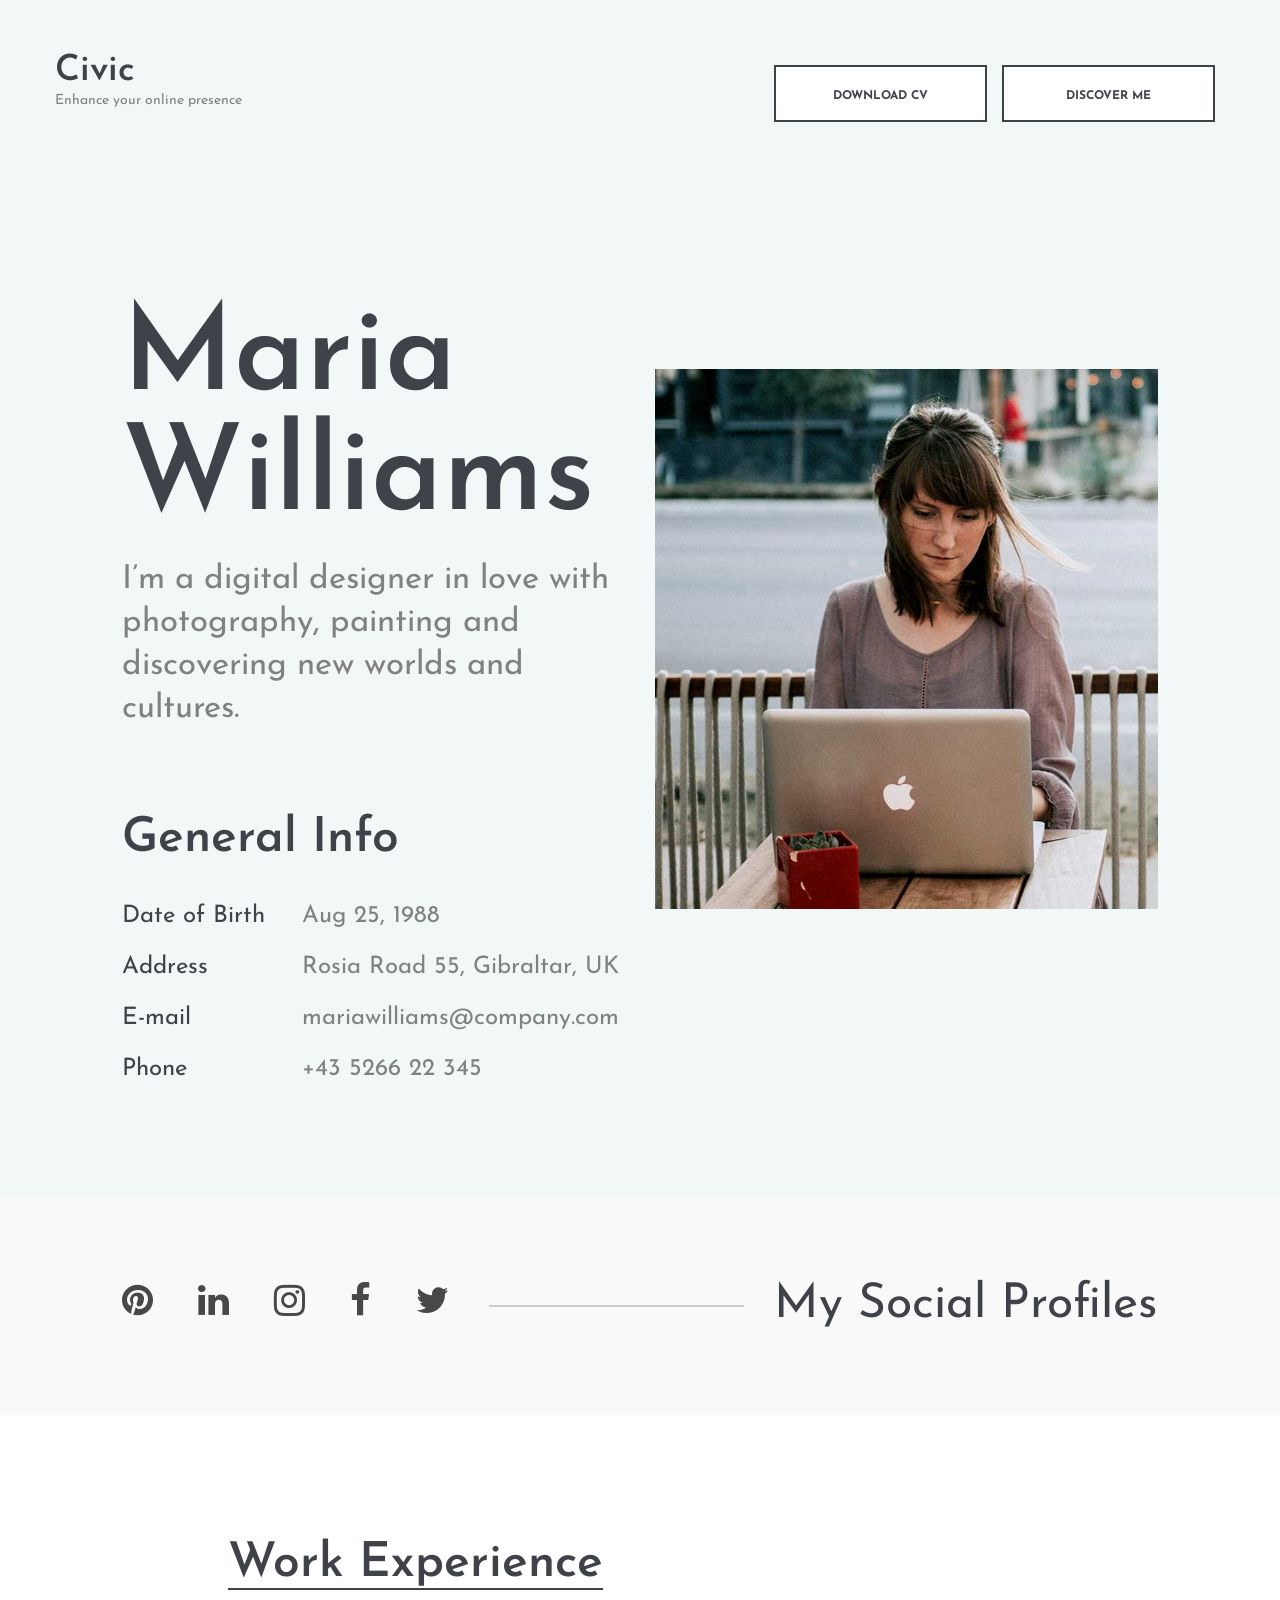
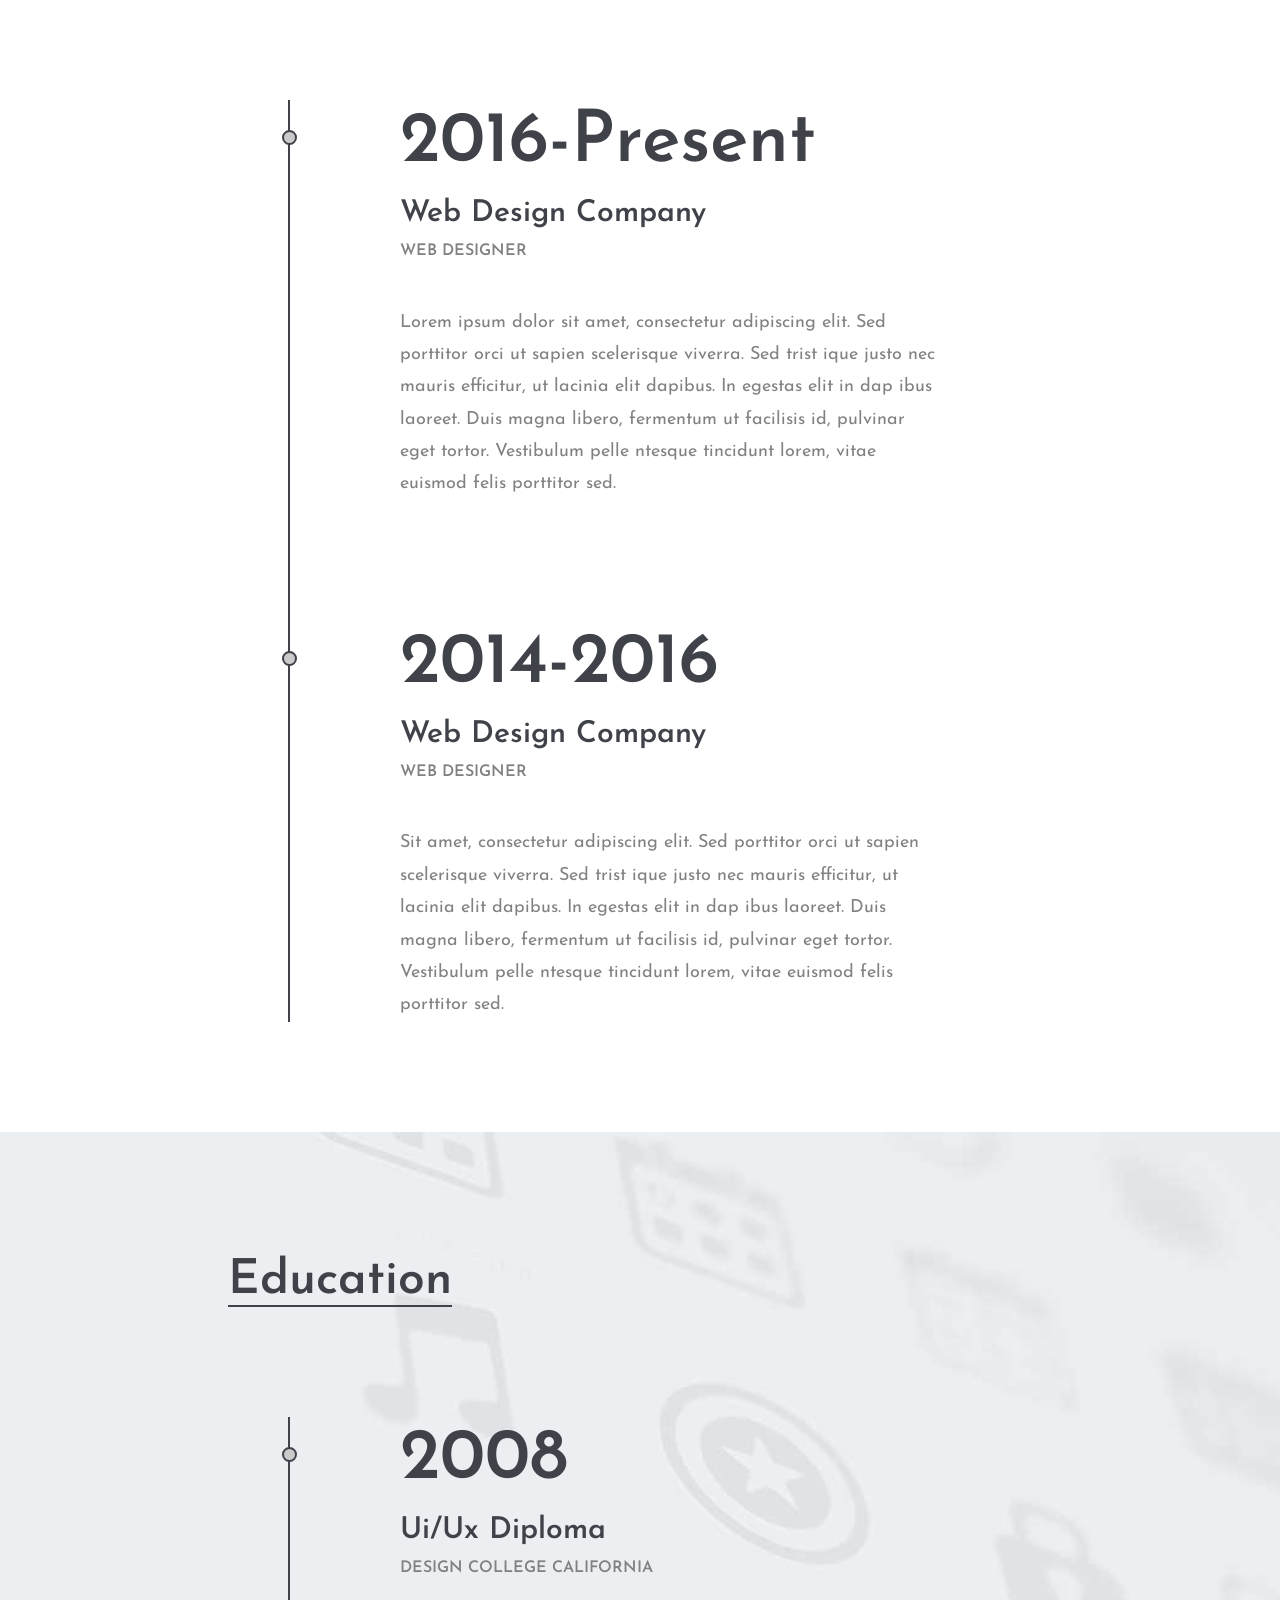
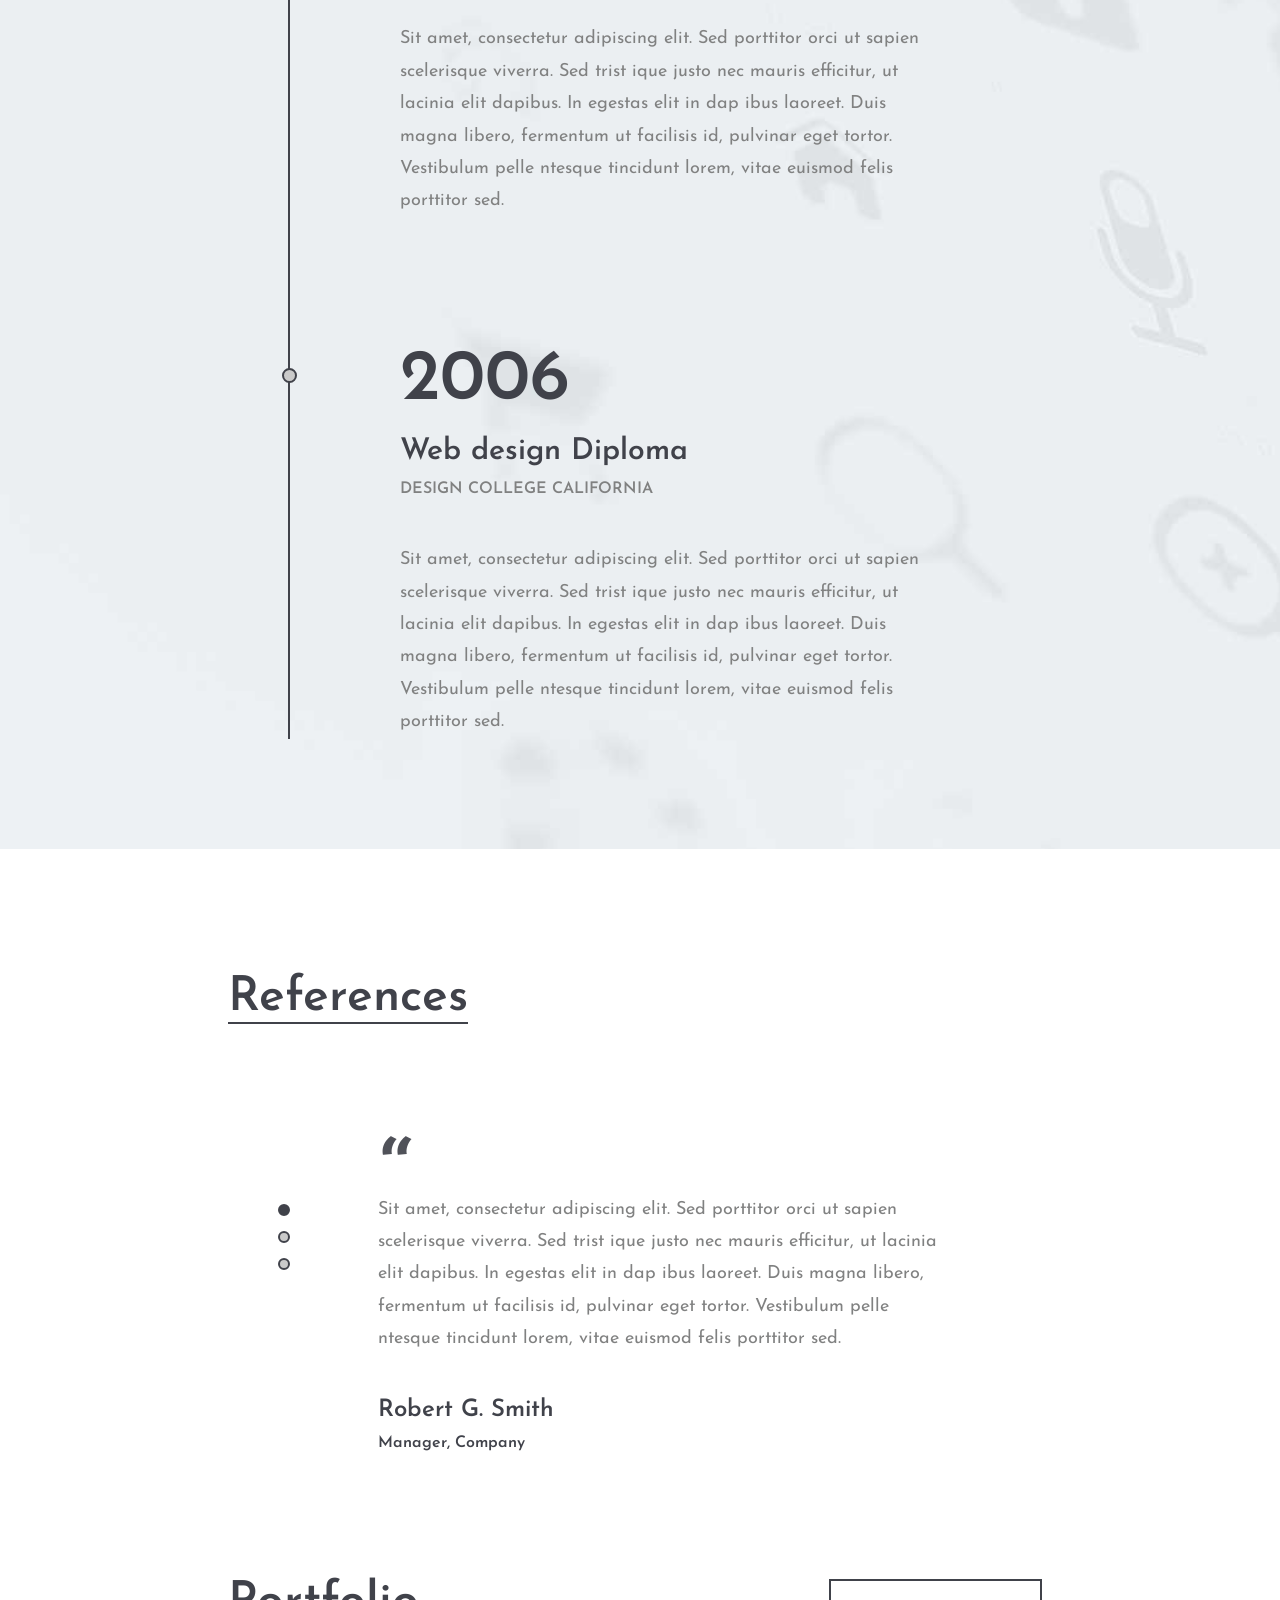
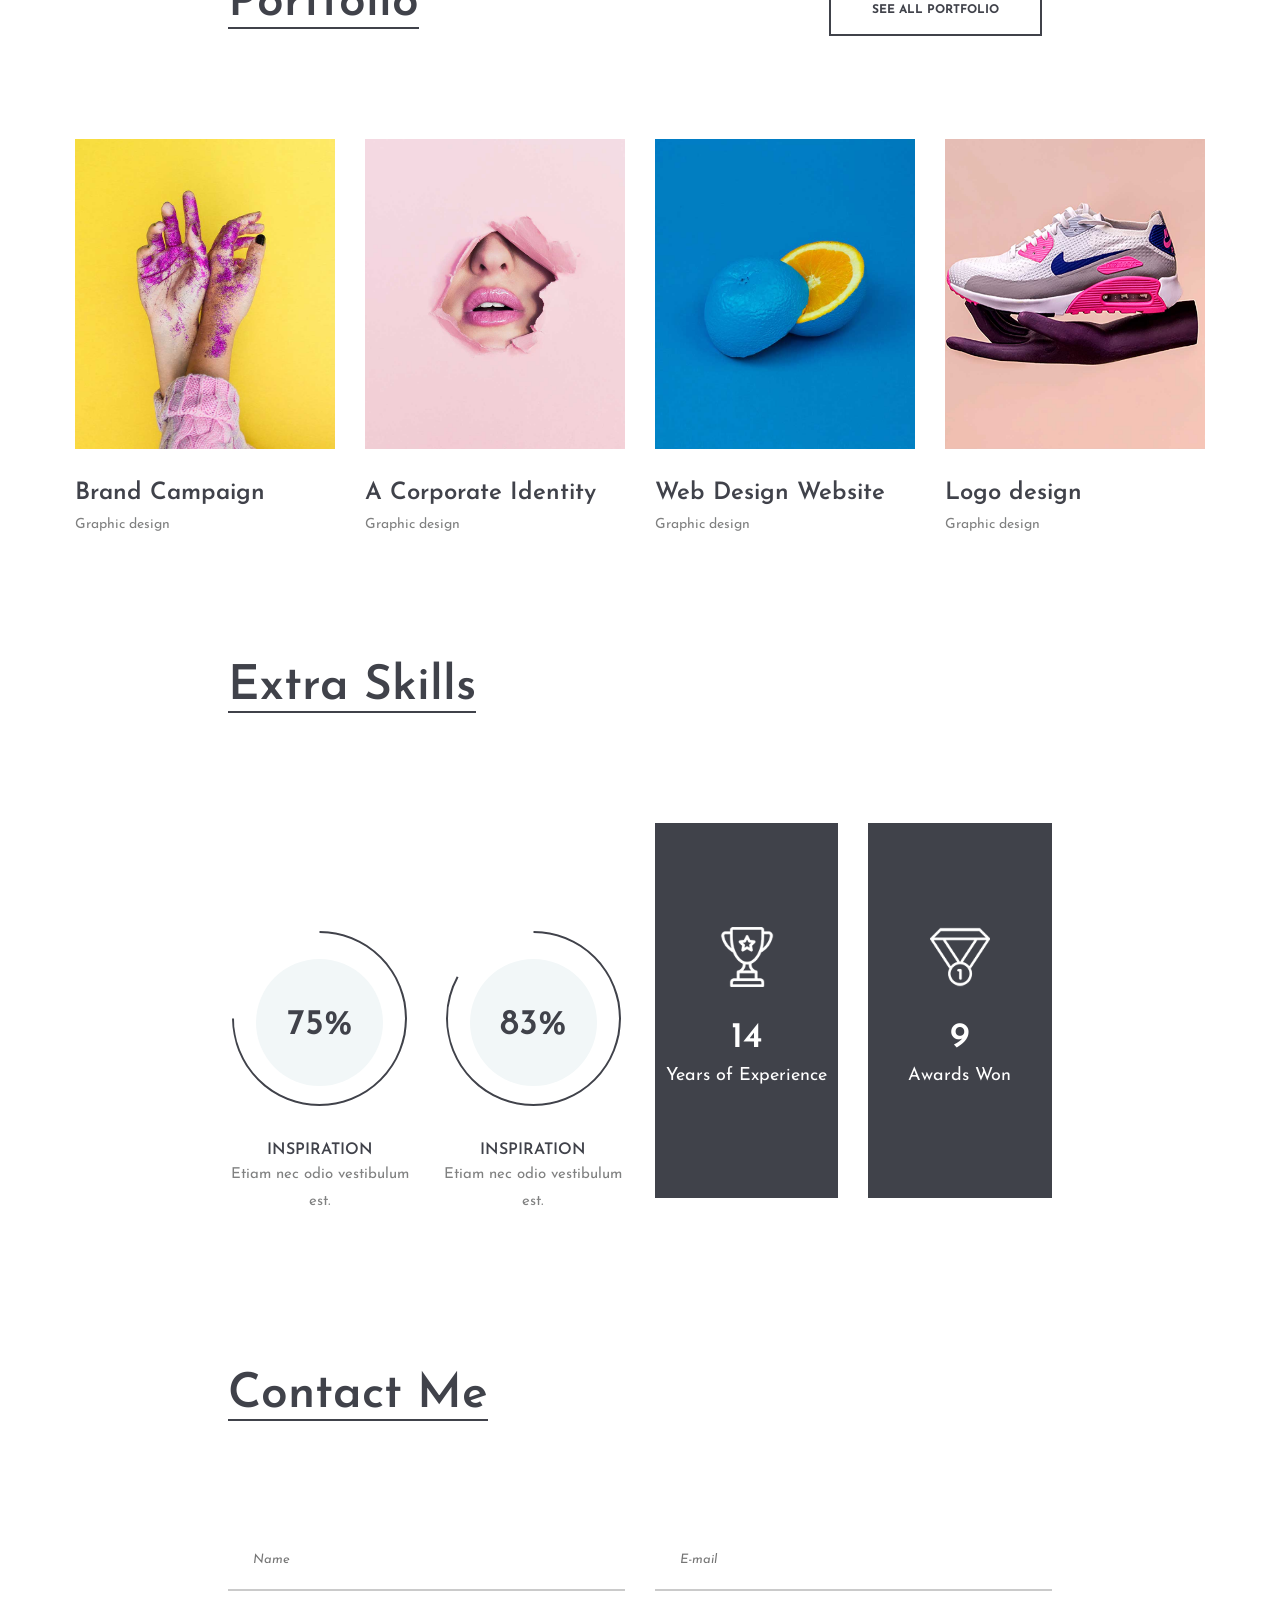
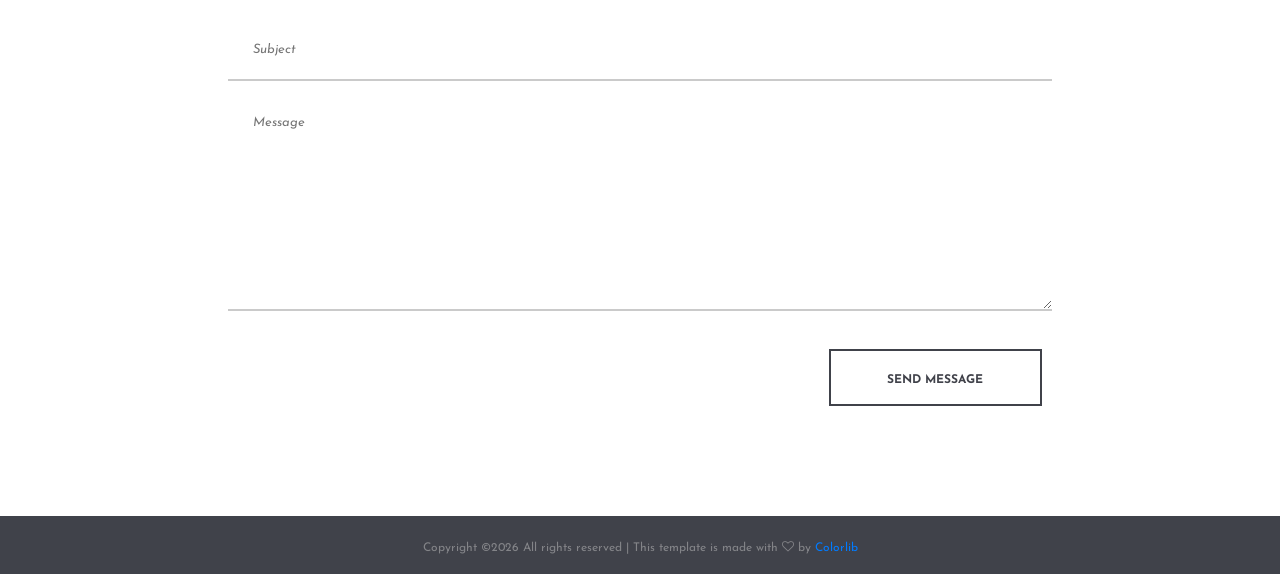
==== civic/index.html @ 2925710f "try colorlib template" ====
<!DOCTYPE html>
<html lang="en">
<head>
	<title>Civic - CV Resume</title>
	<meta charset="UTF-8">
	<meta name="description" content="Civic - CV Resume">
	<meta name="keywords" content="resume, civic, onepage, creative, html">
	<meta name="viewport" content="width=device-width, initial-scale=1.0">
	<!-- Favicon -->   
	<link href="img/favicon.ico" rel="shortcut icon"/>

	<!-- Google Fonts -->
	<link href="https://fonts.googleapis.com/css?family=Josefin+Sans:400,400i,600,600i,700" rel="stylesheet">

	<!-- Stylesheets -->
	<link rel="stylesheet" href="css/bootstrap.min.css"/>
	<link rel="stylesheet" href="css/font-awesome.min.css"/>
	<link rel="stylesheet" href="css/flaticon.css"/>
	<link rel="stylesheet" href="css/owl.carousel.css"/>
	<link rel="stylesheet" href="css/magnific-popup.css"/>
	<link rel="stylesheet" href="css/style.css"/>


	<!--[if lt IE 9]>
	  <script src="https://oss.maxcdn.com/html5shiv/3.7.2/html5shiv.min.js"></script>
	  <script src="https://oss.maxcdn.com/respond/1.4.2/respond.min.js"></script>
	<![endif]-->

</head>
<body>
	<!-- Page Preloder -->
	<div id="preloder">
		<div class="loader"></div>
	</div>
	
	<!-- Header section start -->
	<header class="header-section">
		<div class="container-fluid">
			<div class="row">
				<div class="col-md-4">
					<div class="site-logo">
						<h2><a href="#">Civic</a></h2>
						<p>Enhance your online presence</p>
					</div>
				</div>
				<div class="col-md-8 text-md-right header-buttons">
					<a href="#" class="site-btn">Download CV</a>
					<a href="#" class="site-btn">Discover me</a>
				</div>
			</div>
		</div>
	</header>
	<!-- Header section end -->

	<!-- Hero section start -->
	<section class="hero-section spad">
		<div class="container-fluid">
			<div class="row">
				<div class="col-xl-10 offset-xl-1">
					<div class="row">
						<div class="col-lg-6">
							<div class="hero-text">
								<h2>Maria Williams</h2>
								<p>I’m a digital designer in love with photography, painting and discovering new worlds and cultures.</p>
							</div>
							<div class="hero-info">
								<h2>General Info</h2>
								<ul>
									<li><span>Date of Birth</span>Aug 25, 1988</li>
									<li><span>Address</span>Rosia Road 55, Gibraltar, UK</li>
									<li><span>E-mail</span>mariawilliams@company.com</li>
									<li><span>Phone </span>+43 5266 22 345</li>
								</ul>
							</div>
						</div>
						<div class="col-lg-6">
							<figure class="hero-image">
								<img src="img/hero.jpg" alt="5">
							</figure>
						</div>
					</div>
				</div>
			</div>
		</div>
	</section>
	<!-- Hero section end -->

	<!-- Social links section start -->
	<div class="social-section">
		<div class="container-fluid">
			<div class="row">
				<div class="col-xl-10 offset-xl-1">
					<div class="social-link-warp">
						<div class="social-links">
							<a href=""><i class="fa fa-pinterest"></i></a>
							<a href=""><i class="fa fa-linkedin"></i></a>
							<a href=""><i class="fa fa-instagram"></i></a>
							<a href=""><i class="fa fa-facebook"></i></a>
							<a href=""><i class="fa fa-twitter"></i></a>
						</div>
						<h2 class="hidden-md hidden-sm">My Social Profiles</h2>
					</div>
				</div>
			</div>
		</div>
	</div>	
	<!-- Social links section end -->

	<!-- Resume section start -->
	<section class="resume-section spad">
		<div class="container-fluid">
			<div class="row">
				<div class="col-xl-7 offset-xl-2">
					<div class="section-title">
						<h2>Work Experience</h2>
					</div>
					<ul class="resume-list">
						<li>
							<h2>2016-Present</h2>
							<h3>Web Design Company</h3>
							<h4>Web Designer</h4>
							<p>Lorem ipsum dolor sit amet, consectetur adipiscing elit. Sed porttitor orci ut sapien scelerisque viverra. Sed trist ique justo nec mauris efficitur, ut lacinia elit dapibus. In egestas elit in dap ibus laoreet. Duis magna libero, fermentum ut facilisis id, pulvinar eget tortor. Vestibulum pelle ntesque tincidunt lorem, vitae euismod felis porttitor sed. </p>
						</li>
						<li>
							<h2>2014-2016</h2>
							<h3>Web Design Company</h3>
							<h4>Web Designer</h4>
							<p>Sit amet, consectetur adipiscing elit. Sed porttitor orci ut sapien scelerisque viverra. Sed trist ique justo nec mauris efficitur, ut lacinia elit dapibus. In egestas elit in dap ibus laoreet. Duis magna libero, fermentum ut facilisis id, pulvinar eget tortor. Vestibulum pelle ntesque tincidunt lorem, vitae euismod felis porttitor sed. </p>
						</li>
					</ul>
				</div>
			</div>
		</div>
	</section>
	<!-- Resume section end -->

	<!-- Resume section start -->
	<section class="resume-section with-bg spad">
		<div class="container-fluid">
			<div class="row">
				<div class="col-xl-7 offset-xl-2">
					<div class="section-title">
						<h2>Education</h2>
					</div>
					<ul class="resume-list">
						<li>
							<h2>2008</h2>
							<h3>Ui/Ux Diploma</h3>
							<h4>Design College California</h4>
							<p>Sit amet, consectetur adipiscing elit. Sed porttitor orci ut sapien scelerisque viverra. Sed trist ique justo nec mauris efficitur, ut lacinia elit dapibus. In egestas elit in dap ibus laoreet. Duis magna libero, fermentum ut facilisis id, pulvinar eget tortor. Vestibulum pelle ntesque tincidunt lorem, vitae euismod felis porttitor sed. </p>
						</li>
						<li>
							<h2>2006</h2>
							<h3>Web design Diploma</h3>
							<h4>Design College California</h4>
							<p>Sit amet, consectetur adipiscing elit. Sed porttitor orci ut sapien scelerisque viverra. Sed trist ique justo nec mauris efficitur, ut lacinia elit dapibus. In egestas elit in dap ibus laoreet. Duis magna libero, fermentum ut facilisis id, pulvinar eget tortor. Vestibulum pelle ntesque tincidunt lorem, vitae euismod felis porttitor sed. </p>
						</li>
					</ul>
				</div>
			</div>
		</div>
	</section>
	<!-- Resume section end -->

	
	<!-- Review section start -->
	<section class="review-section spad pb-0">
		<div class="container-fluid">
			<div class="row">
				<div class="col-xl-7 offset-xl-2">
					<div class="section-title">
						<h2>References</h2>
					</div>
					<div class="review-slider owl-carousel">
						<div class="single-review">
							<div class="qut">“</div>
							<p>Sit amet, consectetur adipiscing elit. Sed porttitor orci ut sapien scelerisque viverra. Sed trist ique justo nec mauris efficitur, ut lacinia elit dapibus. In egestas elit in dap ibus laoreet. Duis magna libero, fermentum ut facilisis id, pulvinar eget tortor. Vestibulum pelle ntesque tincidunt lorem, vitae euismod felis porttitor sed. </p>
							<h3>Robert G. Smith</h3>
							<h4>Manager, Company</h4>
						</div>
						<div class="single-review">
							<div class="qut">“</div>
							<p>Sit amet, consectetur adipiscing elit. Sed porttitor orci ut sapien scelerisque viverra. Sed trist ique justo nec mauris efficitur, ut lacinia elit dapibus. In egestas elit in dap ibus laoreet. Duis magna libero, fermentum ut facilisis id, pulvinar eget tortor. Vestibulum pelle ntesque tincidunt lorem, vitae euismod felis porttitor sed. </p>
							<h3>Robert G. Smith</h3>
							<h4>Manager, Company</h4>
						</div>
						<div class="single-review">
							<div class="qut">“</div>
							<p>Sit amet, consectetur adipiscing elit. Sed porttitor orci ut sapien scelerisque viverra. Sed trist ique justo nec mauris efficitur, ut lacinia elit dapibus. In egestas elit in dap ibus laoreet. Duis magna libero, fermentum ut facilisis id, pulvinar eget tortor. Vestibulum pelle ntesque tincidunt lorem, vitae euismod felis porttitor sed. </p>
							<h3>Robert G. Smith</h3>
							<h4>Manager, Company</h4>
						</div>
					</div>
				</div>
			</div>
		</div>
	</section>
	<!-- Review section end -->


	<!-- Portfolio section start -->
	<section class="portfolio-section spad pb-0">
		<div class="container-fluid">
			<div class="row">
				<div class="col-xl-4 col-md-8 offset-xl-2 ">
					<div class="section-title">
						<h2>Portfolio</h2>
					</div>
				</div>
				<div class="col-md-4 text-md-right">
					<a href="#" class="site-btn mb-5">See All Portfolio</a>
				</div>
			</div>
			<div class="portfolio-warp">
				<div class="row">
					<div class="col-xl-3 col-lg-6 col-md-6">
						<div class="portfolio-item">
							<a href="img/portfolio/1.jpg" class="set-bg port-pic" data-setbg="img/portfolio/1.jpg"></a>
							<h2>Brand Campaign</h2>
							<p>Graphic design</p>
						</div>
					</div>
					<div class="col-xl-3 col-lg-6 col-md-6">
						<div class="portfolio-item">
							<a href="img/portfolio/2.jpg" class="set-bg port-pic" data-setbg="img/portfolio/2.jpg"></a>
							<h2>A Corporate Identity</h2>
							<p>Graphic design</p>
						</div>
					</div>
					<div class="col-xl-3 col-lg-6 col-md-6">
						<div class="portfolio-item">
							<a href="img/portfolio/3.jpg" class="set-bg port-pic" data-setbg="img/portfolio/3.jpg"></a>
							<h2>Web Design Website</h2>
							<p>Graphic design</p>
						</div>
					</div>
					<div class="col-xl-3 col-lg-6 col-md-6">
						<div class="portfolio-item">
							<a href="img/portfolio/4.jpg" class="set-bg port-pic" data-setbg="img/portfolio/4.jpg"></a>
							<h2>Logo design</h2>
							<p>Graphic design</p>
						</div>
					</div>
				</div>
			</div>
		</div>
	</section>
	<!-- Portfolio section end -->

	<!-- Extra section start -->
	<section class="extra-section spad pb-0">
		<div class="container-fluid">
			<div class="row">
				<div class="col-xl-8 offset-xl-2">
					<div class="section-title">
						<h2>Extra Skills</h2>
					</div>
					<div class="row">
						<div class="col-lg-3 col-md-6 pt-5">
							<div class="fact-box trans">
								<div class="fact-content">
									<div class="circle-progress">
										<div id="progress1" class="prog-circle"></div>
										<div class="progress-info">
											<h2>75%</h2>
										</div>
										<div class="prog-title">
											<h3>Inspiration</h3>
											<p>Etiam nec odio vestibulum est.</p>
										</div>			
									</div>
								</div>
							</div>
						</div>
						<div class="col-lg-3 col-md-6 pt-5">
							<div class="fact-box trans">
								<div class="fact-content">
									<div class="circle-progress">
										<div id="progress2" class="prog-circle"></div>
										<div class="progress-info">
											<h2>83%</h2>
										</div>
										<div class="prog-title">
											<h3>Inspiration</h3>
											<p>Etiam nec odio vestibulum est.</p>
										</div>			
									</div>
								</div>
							</div>
						</div>
						<div class="col-lg-3 col-md-6">
							<div class="fact-box">
								<div class="fact-content">
									<img src="img/icon/1-w.png" alt="">
									<h2>14</h2>
									<p>Years of Experience</p>
								</div>
							</div>
						</div>
						<div class="col-lg-3 col-md-6">
							<div class="fact-box">
								<div class="fact-content">
									<img src="img/icon/2-w.png" alt="">
									<h2>9</h2>
									<p>Awards Won</p>
								</div>
							</div>
						</div>
					</div>
				</div>
			</div>
		</div>
	</section>
	<!-- Extra section end -->

	<!-- Contact section start -->
	<section class="contact-section spad">
		<div class="container-fluid">
			<div class="row">
				<div class="col-xl-8 offset-xl-2">
					<div class="section-title">
						<h2>Contact Me</h2>
					</div>
					<form class="contact-form">
						<div class="row">
							<div class="col-md-6">
								<input type="text" placeholder="Name">
							</div>
							<div class="col-md-6">
								<input type="text" placeholder="E-mail">
							</div>
							<div class="col-md-12">
								<input type="text" placeholder="Subject">
								<textarea placeholder="Message"></textarea>
							</div>
						</div>
						<div class="text-md-right">
							<button class="site-btn">Send message</button>
						</div>
					</form>
				</div>
			</div>
		</div>
	</section>
	<!-- Contact section end -->

	<!-- Footer section start -->
	<footer class="footer-section">
		<div class="container text-center">
			<div class="copyright"><!-- Link back to Colorlib can't be removed. Template is licensed under CC BY 3.0. -->
Copyright &copy;<script>document.write(new Date().getFullYear());</script> All rights reserved | This template is made with <i class="fa fa-heart-o" aria-hidden="true"></i> by <a href="https://colorlib.com" target="_blank">Colorlib</a>
<!-- Link back to Colorlib can't be removed. Template is licensed under CC BY 3.0. -->
</div>
		</div>
	</footer>
	<!-- Footer section end -->


	<!--====== Javascripts & Jquery ======-->
	<script src="js/jquery-2.1.4.min.js"></script>
	<script src="js/bootstrap.min.js"></script>
	<script src="js/owl.carousel.min.js"></script>
	<script src="js/magnific-popup.min.js"></script>
	<script src="js/circle-progress.min.js"></script>
	<script src="js/main.js"></script>
</body>
</html>
---- civic/css/flaticon.css ----
/*
  	Flaticon icon font: Flaticon
  	Creation date: 11/12/2017 08:10
  	*/

@font-face {
  font-family: "Flaticon";
  src: url("../icon-fonts/Flaticon.eot");
  src: url("../icon-fonts/Flaticon.eot?#iefix") format("embedded-opentype"),
       url("../icon-fonts/Flaticon.woff") format("woff"),
       url(".../icon-fonts/Flaticon.ttf") format("truetype"),
       url("../icon-fonts/Flaticon.svg#Flaticon") format("svg");
  font-weight: normal;
  font-style: normal;
}

@media screen and (-webkit-min-device-pixel-ratio:0) {
  @font-face {
    font-family: "Flaticon";
    src: url("../icon-fonts/Flaticon.svg#Flaticon") format("svg");
  }
}

[class^="flaticon-"]:before, [class*=" flaticon-"]:before,
[class^="flaticon-"]:after, [class*=" flaticon-"]:after {   
  font-family: Flaticon;
  font-style: normal;
}

.flaticon-001-yoga:before { content: "\f100"; }
.flaticon-002-writing:before { content: "\f101"; }
.flaticon-003-weightlifting:before { content: "\f102"; }
.flaticon-004-cinema:before { content: "\f103"; }
.flaticon-005-game-console:before { content: "\f104"; }
.flaticon-006-swimming:before { content: "\f105"; }
.flaticon-007-sports:before { content: "\f106"; }
.flaticon-008-karaoke:before { content: "\f107"; }
.flaticon-009-sewing-2:before { content: "\f108"; }
.flaticon-010-snorkel:before { content: "\f109"; }
.flaticon-011-reading:before { content: "\f10a"; }
.flaticon-012-quilt:before { content: "\f10b"; }
.flaticon-013-chess-1:before { content: "\f10c"; }
.flaticon-014-poker:before { content: "\f10d"; }
.flaticon-015-photo-camera:before { content: "\f10e"; }
.flaticon-016-canvas:before { content: "\f10f"; }
.flaticon-017-model:before { content: "\f110"; }
.flaticon-018-music-player:before { content: "\f111"; }
.flaticon-019-knitting:before { content: "\f112"; }
.flaticon-020-kite:before { content: "\f113"; }
.flaticon-021-necklace:before { content: "\f114"; }
.flaticon-022-hiking:before { content: "\f115"; }
.flaticon-023-toast:before { content: "\f116"; }
.flaticon-024-gardening:before { content: "\f117"; }
.flaticon-025-fishing:before { content: "\f118"; }
.flaticon-026-sewing-1:before { content: "\f119"; }
.flaticon-027-drum-set:before { content: "\f11a"; }
.flaticon-028-sewing:before { content: "\f11b"; }
.flaticon-029-dancing:before { content: "\f11c"; }
.flaticon-030-crossword:before { content: "\f11d"; }
.flaticon-031-crochet:before { content: "\f11e"; }
.flaticon-032-cooking:before { content: "\f11f"; }
.flaticon-033-coin:before { content: "\f120"; }
.flaticon-034-pottery:before { content: "\f121"; }
.flaticon-035-tent:before { content: "\f122"; }
.flaticon-036-chess:before { content: "\f123"; }
---- civic/css/style.css ----
/* =================================
------------------------------------
  Civic - CV Resume
  Version: 1.0
 ------------------------------------ 
 ====================================*/

/*----------------------------------------*/
/* Template default CSS
/*----------------------------------------*/
html,
body {
	height: 100%;
	font-family: 'Josefin Sans', sans-serif;
}

h1,
h2,
h3,
h4,
h5,
h6 {
	color: #40424a;
	margin: 0;
	font-weight: 600;
	font-family: 'Josefin Sans', sans-serif;
}

h2 {
	font-size: 48px;
}

h3 {
	font-size: 30px;
}

p {
	font-size: 18px;
	color: #808181;
	line-height: 1.8;
}

img {
	max-width: 100%;
}

input:focus,
select:focus,
button:focus,
textarea:focus {
	outline: none;
}

a:hover,
a:focus {
	text-decoration: none;
	outline: none;
}

ul,
ol {
	padding: 0;
	margin: 0;
}

/*---------------------
	Helper CSS
-----------------------*/
.spad {
	padding-top: 125px;
	padding-bottom: 110px;
}

.section-title h2 {
	display: inline-block;
	position: relative;
	margin-bottom: 110px;
	padding-bottom: 2px;
	line-height: normal;
}

.section-title h2:after {
	position: absolute;
	content: '';
	width: 100%;
	height: 2px;
	left: 0;
	bottom: 0;
	background: #40424a;
}

.set-bg {
	background-repeat: no-repeat;
	background-size: cover;
}

/*------------------------
  Common Elements
--------------------------*/

/* Preloder */
#preloder {
	position: fixed;
	width: 100%;
	height: 100%;
	top: 0;
	left: 0;
	z-index: 999999;
	background: #fff;
}

.loader {
	width: 30px;
	height: 30px;
	border: 3px solid #000;
	position: absolute;
	top: 50%;
	left: 50%;
	margin-top: -13px;
	margin-left: -13px;
	border-radius: 60px;
	border-left-color: transparent;
	animation: loader 0.8s linear infinite;
	-webkit-animation: loader 0.8s linear infinite;
}

@keyframes loader {
	0% {
		-webkit-transform: rotate(0deg);
		        transform: rotate(0deg);
	}
	50% {
		-webkit-transform: rotate(180deg);
		        transform: rotate(180deg);
	}
	100% {
		-webkit-transform: rotate(360deg);
		        transform: rotate(360deg);
	}
}

@-webkit-keyframes loader {
	0% {
		-webkit-transform: rotate(0deg);
	}
	50% {
		-webkit-transform: rotate(180deg);
	}
	100% {
		-webkit-transform: rotate(360deg);
	}
}

/* Site Buttons */
.site-btn {
	display: inline-block;
	text-transform: uppercase;
	font-size: 12px;
	min-width: 213px;
	min-height: 20px;
	text-align: center;
	padding: 20px 10px 15px;
	position: relative;
	background-color: #fff;
	margin-right: 10px;
	border: 2px solid #40424a;
	color: #40424a;
	font-weight: 700;
}

.site-btn:hover {
	color: #40424a;
}

.circle-progress {
	text-align: center;
	padding-top: 30px;
	display: inline-block;
}

.circle-progress .prog-circle {
	margin-bottom: -155px;
}

.circle-progress canvas {
	-webkit-transform: rotate(90deg);
	-ms-transform: rotate(90deg);
	transform: rotate(90deg);
}

.circle-progress .progress-info {
	background: #f2f7f8;
	width: 127px;
	height: 127px;
	border-radius: 150px;
	margin: 0 auto;
	padding-top: 45px;
}

.circle-progress .progress-info h2 {
	font-size: 36px;
	color: #40424a !important;
}

.circle-progress .prog-title {
	text-align: center;
	margin-top: 55px;
}

.circle-progress .prog-title h3 {
	font-size: 16px;
	text-transform: uppercase;
}

.circle-progress .prog-title p {
	font-size: 15px;
	color: #808181 !important;
}

/* Image Popup */
.img-popup-warp .mfp-content,
.img-popup-warp.mfp-ready.mfp-removing .mfp-content {
	opacity: 0;
	-webkit-transform: scale(0.8);
	-ms-transform: scale(0.8);
	transform: scale(0.8);
	-webkit-transition: all 0.4s;
	-o-transition: all 0.4s;
	transition: all 0.4s;
}

.img-popup-warp.mfp-ready .mfp-content {
	opacity: 1;
	-webkit-transform: scale(1);
	-ms-transform: scale(1);
	transform: scale(1);
}

/* Fact box */
.fact-box {
	height: 375px;
	display: table;
	width: 100%;
	background: #40424a;
}

.fact-box.trans {
	background-color: transparent;
}

.fact-box .fact-content {
	display: table-cell;
	vertical-align: middle;
	text-align: center;
}

.fact-box .fact-content img {
	width: 60px;
	margin-bottom: 30px;
}

.fact-box .fact-content h2 {
	font-size: 36px;
	color: #fff;
}

.fact-box .fact-content p {
	color: #fff;
	margin-bottom: 0;
}

/* Porgess bar */
.single-progress-item {
	margin-bottom: 35px;
	position: relative;
}

.single-progress-item p {
	color: #40424a;
	margin-bottom: 0;
	font-weight: 600;
}

.progress-bar-style {
	display: block;
	height: 2px;
	position: relative;
	width: 100%;
	margin-bottom: 10px;
}

.bar-inner {
	position: absolute;
	height: 100%;
	left: 0;
	top: 0;
	background: #40424a;
}

.bar-inner span {
	position: absolute;
	right: 0;
	bottom: -30px;
	color: #40424a;
	font-weight: 600;
}

/* Progress dots */
.language-progress {
	max-width: 280px;
	list-style: none;
}

.language-progress li {
	font-size: 24px;
	position: relative;
	padding-right: 150px;
	margin-bottom: 30px;
}

.language-progress .lan-prog {
	position: absolute;
	right: 0;
	top: 0;
}

.language-progress .lan-prog span {
	width: 12px;
	height: 12px;
	display: inline-block;
	margin-right: 18px;
	border-radius: 12px;
	background: #40424a;
}

.language-progress .lan-prog span.fade-ele {
	background: #cacaca;
}

/* Icon Box */
.icon-box {
	text-align: center;
	display: inline-block;
	margin-right: 60px;
}

.icon-box:last-child {
	margin-right: 0;
}

.icon-box i {
	font-size: 60px;
}

.icon-box p {
	color: #40424a;
}

.social-links a {
	-webkit-transition: all 0.3s;
	-o-transition: all 0.3s;
	transition: all 0.3s;
}

/*---------------------
	Header section
-----------------------*/
.header-section {
	padding: 50px 40px;
	background: #f2f7f8;
}

.site-logo h2 {
	font-size: 36px;
}

.site-logo h2 a {
	color: #40424a;
}

.site-logo p {
	font-size: 14px;
	line-height: normal;
}

.header-buttons a {
	margin-top: 15px;
}

/*---------------------
	Hero section
-----------------------*/
.hero-section {
	background: #f2f7f8;
}

.hero-text {
	margin-bottom: 80px;
}

.hero-text h2 {
	font-size: 170px;
	line-height: normal;
	margin-bottom: 20px;
}

.hero-text p {
	font-size: 33px;
	line-height: 1.3;
}

.hero-image {
	padding-top: 70px;
}

.hero-info h2 {
	margin-bottom: 30px;
}

.hero-info ul {
	list-style: none;
}

.hero-info ul li {
	font-size: 24px;
	color: #808181;
	margin-bottom: 15px;
}

.hero-info ul li span {
	color: #40424a;
	display: inline-block;
	min-width: 220px;
}

.hero-info ul li:last-child {
	margin-bottom: 0;
}

/*---------------------
	Social section
-----------------------*/
.social-section {
	background: #f9f9f9;
	padding: 80px 0;
}

.social-section .social-links {
	display: inline-block;
	background: #f9f9f9;
	position: relative;
	z-index: 5;
}

.social-section .social-links a {
	color: #484848;
	font-size: 36px;
	margin-right: 40px;
}

.social-section .social-link-warp {
	position: relative;
}

.social-section .social-link-warp h2 {
	display: inline-block;
	float: right;
	font-weight: 400;
	padding-left: 30px;
	background: #f9f9f9;
	position: relative;
	z-index: 5;
}

.social-section .social-link-warp:after {
	position: absolute;
	content: '';
	width: 50%;
	height: 2px;
	left: 23%;
	top: 50%;
	margin-top: 1px;
	background: #cbcbcb;
}

/*---------------------
	Resume section
----------------------*/
.resume-section.with-bg {
	background-image: url(../img/resume-bg.jpg);
	background-repeat: no-repeat;
	background-size: cover;
}

.resume-list {
	list-style: none;
	margin-left: 60px;
	padding-left: 110px;
	border-left: 2px solid #40424a;
}

.resume-list li {
	margin-bottom: 120px;
	position: relative;
}

.resume-list li:last-child {
	margin-bottom: 0;
}

.resume-list li:after {
	position: absolute;
	content: '';
	width: 15px;
	height: 15px;
	border: 2px solid #40424a;
	border-radius: 50px;
	background: #cacaca;
	top: 30px;
	left: -118px;
}

.resume-list h2 {
	font-size: 72px;
	margin-bottom: 10px;
}

.resume-list h4 {
	font-size: 16px;
	text-transform: uppercase;
	color: #808181;
	margin-top: 10px;
	margin-bottom: 45px;
}

.resume-list p {
	margin-bottom: 0;
}

/*---------------------
	Review section
-----------------------*/
.review-slider {
	padding-left: 150px;
}

.review-slider .owl-dots {
	position: absolute;
	left: 50px;
	top: 70px;
}

.review-slider .owl-dots .owl-dot {
	width: 12px;
	height: 12px;
	border: 2px solid #40424a;
	border-radius: 50px;
	background: #cacaca;
	margin-bottom: 15px;
}

.review-slider .owl-dots .owl-dot.active {
	background: #40424a;
}

.single-review .qut {
	font-size: 120px;
	line-height: 0;
	color: #505259;
	margin-top: 60px;
}

.single-review p {
	margin-bottom: 40px;
}

.single-review h3 {
	font-size: 24px;
	margin-bottom: 10px;
}

.single-review h4 {
	font-size: 16px;
}

/*---------------------
	Portfolio section
----------------------*/
.portfolio-warp {
	padding: 0 60px;
}

.portfolio-item h2 {
	font-size: 24px;
	margin-bottom: 5px;
}

.portfolio-item p {
	font-size: 14px;
	margin-bottom: 0;
}

.portfolio-item .port-pic {
	margin-bottom: 30px;
	display: block;
	height: 480px;
	background: #333;
	background-position: center center;
	background-size: cover;
	overflow: hidden;
	position: relative;
}

.portfolio-item .port-pic:after {
	position: absolute;
	content: '';
	left: 0;
	bottom: 0;
	width: 100%;
	height: 0;
	background: #000;
	opacity: 0;
	z-index: 2;
	-webkit-transition: all 0.4s cubic-bezier(0.55, 0.09, 0.68, 0.53) 0s;
	-o-transition: all 0.4s cubic-bezier(0.55, 0.09, 0.68, 0.53) 0s;
	transition: all 0.4s cubic-bezier(0.55, 0.09, 0.68, 0.53) 0s;
}

.portfolio-item:hover .port-pic:after {
	opacity: 0.8;
	height: 100%;
	top: 0;
}

/*---------------------
	Contact section
-----------------------*/
.contact-form {
	display: block;
	width: 100%;
}

.contact-form input {
	background-color: transparent;
	padding-left: 25px;
	height: 60px;
	width: 100%;
	border: none;
	border-bottom: 2px solid #cacaca;
	margin-bottom: 30px;
	font-size: 13px;
}

.contact-form textarea {
	padding-left: 25px;
	height: 200px;
	width: 100%;
	border: none;
	border-bottom: 2px solid #cacaca;
	margin-bottom: 30px;
	font-size: 13px;
	background-color: transparent;
}

.contact-form ::-webkit-input-placeholder {
	font-style: italic;
}

.contact-form :-ms-input-placeholder {
	font-style: italic;
}

.contact-form ::-ms-input-placeholder {
	font-style: italic;
}

.contact-form ::placeholder {
	font-style: italic;
}

/*---------------------
	Footer section
-----------------------*/
.footer-section {
	background: #40424a;
	padding: 20px 0;
}

.copyright {
	padding-top: 5px;
	font-size: 12px;
	color: #838488;
	line-height: normal;
}

/*---------------------
	Home 2 Style
-----------------------*/
.home-two-style {
	background-image: url(../img/home-2-bg.png);
	background-repeat: no-repeat;
	background-size: cover;
	background-position: top center;
	background-color: #009fff;
}

.home-two-style .header-section,
.home-two-style .hero-section,
.home-two-style .social-section,
.home-two-style .review-slider .owl-dots .owl-dot,
.home-two-style .site-btn,
.home-two-style .fact-box,
.home-two-style .social-links,
.home-two-style .social-section .social-link-warp h2 {
	background-color: transparent;
}

.home-two-style h1,
.home-two-style h2,
.home-two-style h3,
.home-two-style h4,
.home-two-style h5,
.home-two-style h6,
.home-two-style p,
.home-two-style .site-logo h2 a,
.home-two-style .site-logo p,
.home-two-style .hero-info ul li,
.home-two-style .hero-info ul li span,
.home-two-style .single-review .qut,
.home-two-style .site-btn,
.home-two-style .social-section .social-links a,
.home-two-style .contact-form input,
.home-two-style .contact-form textarea,
.home-two-style .circle-progress .prog-title p,
.home-two-style .circle-progress .prog-title h3,
.home-two-style .circle-progress .progress-info h2 {
	color: #fff !important;
}

.home-two-style .section-title h2:after,
.home-two-style .review-slider .owl-dots .owl-dot.active {
	background: #fff;
}

.home-two-style .resume-list,
.home-two-style .resume-list li:after,
.home-two-style .review-slider .owl-dots .owl-dot,
.home-two-style .site-btn,
.home-two-style .contact-form input,
.home-two-style .contact-form textarea {
	border-color: #fff;
}

.home-two-style .hero-image {
	padding-left: 0px;
	padding-top: 200px;
}

.home-two-style .hero-image img {
	-webkit-box-shadow: 6px 20px 50px rgba(0, 0, 0, 0.5294117647);
	        box-shadow: 6px 20px 50px rgba(0, 0, 0, 0.5294117647);
}

.home-two-style .resume-list li:after {
	background: #009fff;
}

.home-two-style .circle-progress .progress-info {
	background: #50bcfd;
}

.home-two-style .fact-box {
	border: 2px solid #fff;
}

.home-two-style .fact-box.trans {
	border: none;
}

.home-two-style .footer-section {
	background: #3a4db4;
}

.home-two-style .contact-form ::-webkit-input-placeholder {
	color: #fff;
}

.home-two-style .contact-form :-ms-input-placeholder {
	color: #fff;
}

.home-two-style .contact-form ::-ms-input-placeholder {
	color: #fff;
}

.home-two-style .contact-form ::placeholder {
	color: #fff;
}

/*---------------------
	Home 3 Style
-----------------------*/
.home-three-style .main-left-area,
.home-four-style .main-left-area {
	background: #f2f7f8;
	padding-top: 200px;
	padding-right: 80px;
	padding-left: 80px;
}

.home-three-style .main-left-area .section-title h2,
.home-four-style .main-left-area .section-title h2 {
	margin-bottom: 130px;
}

.home-three-style .main-right-area,
.home-four-style .main-right-area {
	padding-top: 200px;
	padding-left: 110px;
}

.home-three-style .resume-list li,
.home-four-style .resume-list li {
	padding-left: 0;
}

.home-three-style .resume-list li:after,
.home-four-style .resume-list li:after {
	display: none;
}

.home-three-style .resume-list,
.home-four-style .resume-list {
	border-left: none;
	padding-left: 0;
	margin-left: 0;
}

.home-three-style .header-section,
.home-four-style .header-section {
	padding: 50px 80px;
	background: transparent;
	position: absolute;
	width: 100%;
	z-index: 1;
}

.home-three-style .hero-image,
.home-four-style .hero-image {
	margin-bottom: 100px;
}

.home-three-style .hero-text h2,
.home-four-style .hero-text h2 {
	font-size: 72px;
	margin-bottom: 40px;
}

.home-three-style .review-slider,
.home-four-style .review-slider {
	padding-left: 0;
}

.home-three-style .review-slider .owl-dots,
.home-four-style .review-slider .owl-dots {
	position: relative;
	left: 0;
	top: 0;
	padding-top: 50px;
}

.home-three-style .review-slider .owl-dots .owl-dot,
.home-four-style .review-slider .owl-dots .owl-dot {
	display: inline-block;
	margin-right: 15px;
	background: #cacaca;
	border: none;
}

.home-three-style .review-slider .owl-dots .owl-dot.active,
.home-four-style .review-slider .owl-dots .owl-dot.active {
	background: #40424a;
}

.home-three-style .skills,
.home-four-style .skills {
	max-width: 555px;
}

.home-three-style .fact-box.trans,
.home-four-style .fact-box.trans {
	margin-bottom: 80px;
}

.home-three-style .social-links,
.home-four-style .social-links {
	text-align: center;
	padding-bottom: 70px;
	padding-top: 120px;
}

.home-three-style .social-links a,
.home-four-style .social-links a {
	font-size: 30px;
	margin-right: 40px;
	color: #b9b9b9;
}

.home-three-style .social-links a:hover,
.home-four-style .social-links a:hover {
	color: #484848;
}

/*---------------------
	Home 4 Style
-----------------------*/
.home-four-style .site-logo h2 a,
.home-four-style .site-logo p {
	color: #fff;
}

.home-four-style .main-left-area {
	position: relative;
	/* Permalink - use to edit and share this gradient: http://colorzilla.com/gradient-editor/#481340+0,ff0f3c+100,ff0f3c+100 */
	background: #481340;
	/* Old browsers */
	/* FF3.6-15 */
	background: -webkit-linear-gradient(top, #481340 0%, #ff0f3c 100%, #ff0f3c 100%);
	/* Chrome10-25,Safari5.1-6 */
	background: -webkit-gradient(linear, left top, left bottom, from(#481340), color-stop(100%, #ff0f3c), to(#ff0f3c));
	background: -o-linear-gradient(top, #481340 0%, #ff0f3c 100%, #ff0f3c 100%);
	background: linear-gradient(to bottom, #481340 0%, #ff0f3c 100%, #ff0f3c 100%);
	/* W3C, IE10+, FF16+, Chrome26+, Opera12+, Safari7+ */
	filter: progid:DXImageTransform.Microsoft.gradient( startColorstr='#481340', endColorstr='#ff0f3c', GradientType=0);
	/* IE6-9 */
}

.home-four-style .main-left-area:after {
	position: absolute;
	content: "";
	width: 100%;
	height: 800px;
	top: 0;
	left: 0;
	background-image: url("../img/home-4-bg.png");
	background-repeat: no-repeat;
	background-size: cover;
}

.home-four-style .main-left-area h1,
.home-four-style .main-left-area h2,
.home-four-style .main-left-area h3,
.home-four-style .main-left-area h4,
.home-four-style .main-left-area h5,
.home-four-style .main-left-area h6,
.home-four-style .main-left-area p,
.home-four-style .main-left-area .hero-info ul li,
.home-four-style .main-left-area .hero-info ul li span,
.home-four-style .main-left-area .site-btn,
.home-four-style .main-left-area .social-section,
.home-four-style .main-left-area .social-links a,
.home-four-style .main-left-area .contact-form input,
.home-four-style .main-left-area .contact-form textarea,
.home-four-style .main-left-area .circle-progress .prog-title p,
.home-four-style .main-left-area .circle-progress .prog-title h3,
.home-four-style .main-left-area .circle-progress .progress-info h2,
.home-four-style .main-left-area .language-progress li {
	color: #fff !important;
}

.home-four-style .main-left-area .circle-progress .progress-info {
	background: rgba(255, 255, 255, 0.29);
}

.home-four-style .main-left-area .section-title h2:after,
.home-four-style .main-left-area .language-progress .lan-prog span {
	background: #fff;
}

.home-four-style .main-left-area .language-progress .lan-prog span.fade-ele {
	background: rgba(255, 255, 255, 0.29);
}

.home-four-style .main-left-area .fact-box {
	background-color: transparent;
	border: 2px solid #fff;
}

.home-four-style .main-left-area .fact-box.trans {
	border: none;
}

.home-four-style .main-left-area .intro-section {
	position: relative;
	z-index: 2;
}

.home-four-style .main-right-area .section-title h2:after,
.home-four-style .main-right-area .review-slider .owl-dots .owl-dot.active {
	background: #ff0f3c;
}

.home-four-style .main-right-area .resume-list h2,
.home-four-style .main-right-area .single-review .qut {
	color: #ff0f3c;
}

/*---------------------
	Home 5 Style
-----------------------*/
.home-five-style .header-section {
	padding: 50px 80px;
	background: transparent;
	position: absolute;
	width: 100%;
	z-index: 1;
}

.home-five-style .hero-section {
	padding-top: 70px;
}

.home-five-style .hero-section img {
	margin-bottom: 60px;
}

.home-five-style .hero-text h2 {
	font-size: 72px;
	margin-bottom: 40px;
}

.home-five-style .social-links {
	padding-top: 0px;
	text-align: center;
	padding-bottom: 70px;
}

.home-five-style .social-links a {
	font-size: 30px;
	margin-right: 40px;
	color: #b9b9b9;
}

.home-five-style .social-links a:hover {
	color: #484848;
}

.home-five-style .resume-list li {
	padding-left: 0;
}

.home-five-style .resume-list li:after {
	display: none;
}

.home-five-style .resume-list {
	border-left: none;
	padding-left: 0;
	margin-left: 0;
}

.home-five-style .review-slider {
	padding-left: 0;
}

.home-five-style .review-slider .owl-dots {
	position: relative;
	left: 0;
	top: 0;
	padding-top: 50px;
}

.home-five-style .review-slider .owl-dots .owl-dot {
	display: inline-block;
	margin-right: 15px;
	background: #cacaca;
	border: none;
}

.home-five-style .review-slider .owl-dots .owl-dot.active {
	background: #40424a;
}

.home-five-style .circle-progress {
	padding-top: 0;
}

/*---------------------
	Home 6 Style
-----------------------*/
.home-six-style .site-logo h2 a,
.home-six-style .site-logo p,
.home-six-style .hero-text h2,
.home-six-style .hero-text p,
.home-six-style .social-links a {
	color: #fff;
}

.home-six-style .resume-list h2,
.home-six-style .icon-box i,
.home-six-style .single-review .qut {
	color: #009fff;
}

.home-six-style .section-title h2:after,
.home-six-style .fact-box,
.home-six-style .review-slider .owl-dots .owl-dot.active,
.home-six-style .language-progress .lan-prog span {
	background: #009fff;
}

.home-six-style .language-progress .lan-prog span.fade-ele {
	background: #cacaca;
}

.home-six-style .header-section {
	padding: 50px 80px;
	background: transparent;
	position: absolute;
	width: 100%;
	z-index: 1;
}

.home-six-style .hero-section {
	background: #009fff;
	padding-top: 70px;
}

.home-six-style .hero-section img {
	margin-bottom: 60px;
}

.home-six-style .hero-text h2 {
	font-size: 72px;
	margin-bottom: 40px;
}

.home-six-style .social-links {
	padding-top: 0px;
	text-align: center;
	padding-bottom: 70px;
}

.home-six-style .social-links a {
	font-size: 30px;
	margin-right: 40px;
	color: #b9b9b9;
}

.home-six-style .social-links a:hover {
	color: #484848;
}

.home-six-style .resume-list li {
	padding-left: 0;
}

.home-six-style .resume-list li:after {
	display: none;
}

.home-six-style .resume-list {
	border-left: none;
	padding-left: 0;
	margin-left: 0;
}

.home-six-style .review-slider {
	padding-left: 0;
}

.home-six-style .review-slider .owl-dots {
	position: relative;
	left: 0;
	top: 0;
	padding-top: 50px;
}

.home-six-style .review-slider .owl-dots .owl-dot {
	display: inline-block;
	margin-right: 15px;
	background: #cacaca;
	border: none;
}

.home-six-style .circle-progress {
	padding-top: 0;
}

.info-section {
	background: #40424a;
	padding: 60px 0;
}

.info-section .hero-info ul li {
	color: #fff;
}

.info-section .hero-info ul li span {
	color: #fff;
}


/* ===========================
  Responsive
==============================*/
@media only screen and (max-width: 1730px) {
	.home-two-style .social-section .social-link-warp:after {
		display: none;
	}
}

@media only screen and (max-width: 1600px) {
	.hero-text h2 {
		font-size: 120px;
	}
}

@media only screen and (max-width: 1450px) {
	.home-five-style .header-section {
		position: relative;
		background: #f2f7f8;
	}
	.home-six-style .header-section {
		position: relative;
		background: #009fff;
	}
}

@media only screen and (max-width: 1366px) and (min-width: 1200px) {
	.home-five-style .header-section {
		position: relative;
		background: #f2f7f8;
	}
	.container-warp {
		min-width: 80%;
		margin-left: 10%;
	}
	.hero-info ul li span {
		min-width: 180px;
	}
	.portfolio-item .port-pic {
		height: 310px;
	}
	.home-three-style .header-section {
		padding: 50px 30px;
	}
	.home-three-style .main-left-area {
		padding-right: 30px;
		padding-left: 30px;
	}
	.home-three-style .main-right-area {
		padding-left: 100px;
	}
}

/* Medium screen : 992px. */
@media only screen and (min-width: 992px) and (max-width: 1199px) {
	.portfolio-warp {
		padding: 0;
	}
	.home-three-style .header-section {
		padding: 50px 15px;
	}
	.home-three-style .main-left-area {
		padding-right: 15px;
		padding-left: 15px;
	}
	.home-three-style .main-right-area {
		padding-left: 50px;
	}
	.home-three-style .main-right-area {
		padding-left: 100px;
	}
	.portfolio-item .port-pic {
		height: 310px;
	}
	.portfolio-item {
		margin-bottom: 30px;
	}
}

/* Tablet :768px. */
@media only screen and (min-width: 768px) and (max-width: 991px) {
	.portfolio-warp {
		padding: 0;
	}
	.hidden-md {
		display: none !important;
	}
	.icon-box {
		margin-right: 30px;
	}
	.social-section .social-links {
		display: block;
		text-align: center;
	}
	.social-link-warp:after {
		display: none;
	}
	.portfolio-item {
		margin-bottom: 30px;
	}
	.home-three-style .header-section {
		position: relative;
		background: #f2f7f8;
	}
	.home-three-style .main-left-area {
		padding-top: 0;
	}
	.home-three-style .main-left-area,
	.home-three-style .header-section,
	.home-three-style .main-right-area,
	.home-four-style .main-left-area,
	.home-four-style .header-section,
	.home-four-style .main-right-area {
		padding-right: 30px;
		padding-left: 30px;
	}
	.home-five-style .header-section,
	.home-six-style .header-section {
		padding: 50px 0;
	}
	.info-section .hero-info ul li span {
		color: #9c9b9b;
	}
	.hero-info ul li {
		margin-bottom: 30px;
	}
	.hero-info ul li span {
		display: block;
	}
}

/* Large Mobile :480px. */
@media only screen and (max-width: 767px) {
	.icon-box {
		margin-right: 30px;
		text-align: left;
	}
	.hero-text h2 {
		font-size: 80px;
	}
	.portfolio-warp {
		padding: 0;
	}
	.hidden-md {
		display: none !important;
	}
	.resume-list {
		margin-left: 0;
		padding-left: 0;
		border-left: none;
	}
	.review-slider {
		padding-left: 0;
	}
	.review-slider .owl-dots {
		position: relative;
		left: 0;
		top: 70px;
	}
	.review-slider .owl-dots .owl-dot {
		display: inline-block;
		margin-right: 15px;
	}
	.portfolio-item {
		margin-bottom: 30px;
	}
	.fact-box {
		margin-bottom: 30px;
	}
	.header-section {
		padding: 50px 0;
	}
	.social-section .social-links {
		display: block;
		text-align: center;
	}
	.home-three-style .header-section {
		position: relative;
		background: #f2f7f8;
	}
	.home-three-style .main-left-area {
		padding-top: 0;
	}
	.home-three-style .main-left-area,
	.home-three-style .header-section,
	.home-three-style .main-right-area,
	.home-four-style .main-left-area,
	.home-four-style .header-section,
	.home-four-style .main-right-area {
		padding-right: 30px;
		padding-left: 30px;
	}
	.home-five-style .header-section,
	.home-six-style .header-section {
		padding: 50px 0;
	}
	.info-section .hero-info ul li span {
		color: #9c9b9b;
	}
}

/* small Mobile :320px. */
@media only screen and (max-width: 479px) {
	.hero-text h2 {
		font-size: 50px;
	}
	.hero-info ul li {
		font-size: 18px;
	}
	.hero-info ul li span {
		display: block;
	}
	.social-section .social-links a {
		margin-right: 30px;
	}
	.resume-list h2 {
		font-size: 50px;
	}
	.portfolio-item {
		margin-bottom: 30px;
	}
	.home-three-style .main-left-area,
	.home-three-style .header-section,
	.home-three-style .main-right-area,
	.home-four-style .main-left-area,
	.home-four-style .header-section,
	.home-four-style .main-right-area {
		padding-right: 15px;
		padding-left: 15px;
	}
	.home-four-style .main-left-area {
		padding-top: 250px;
	}
}
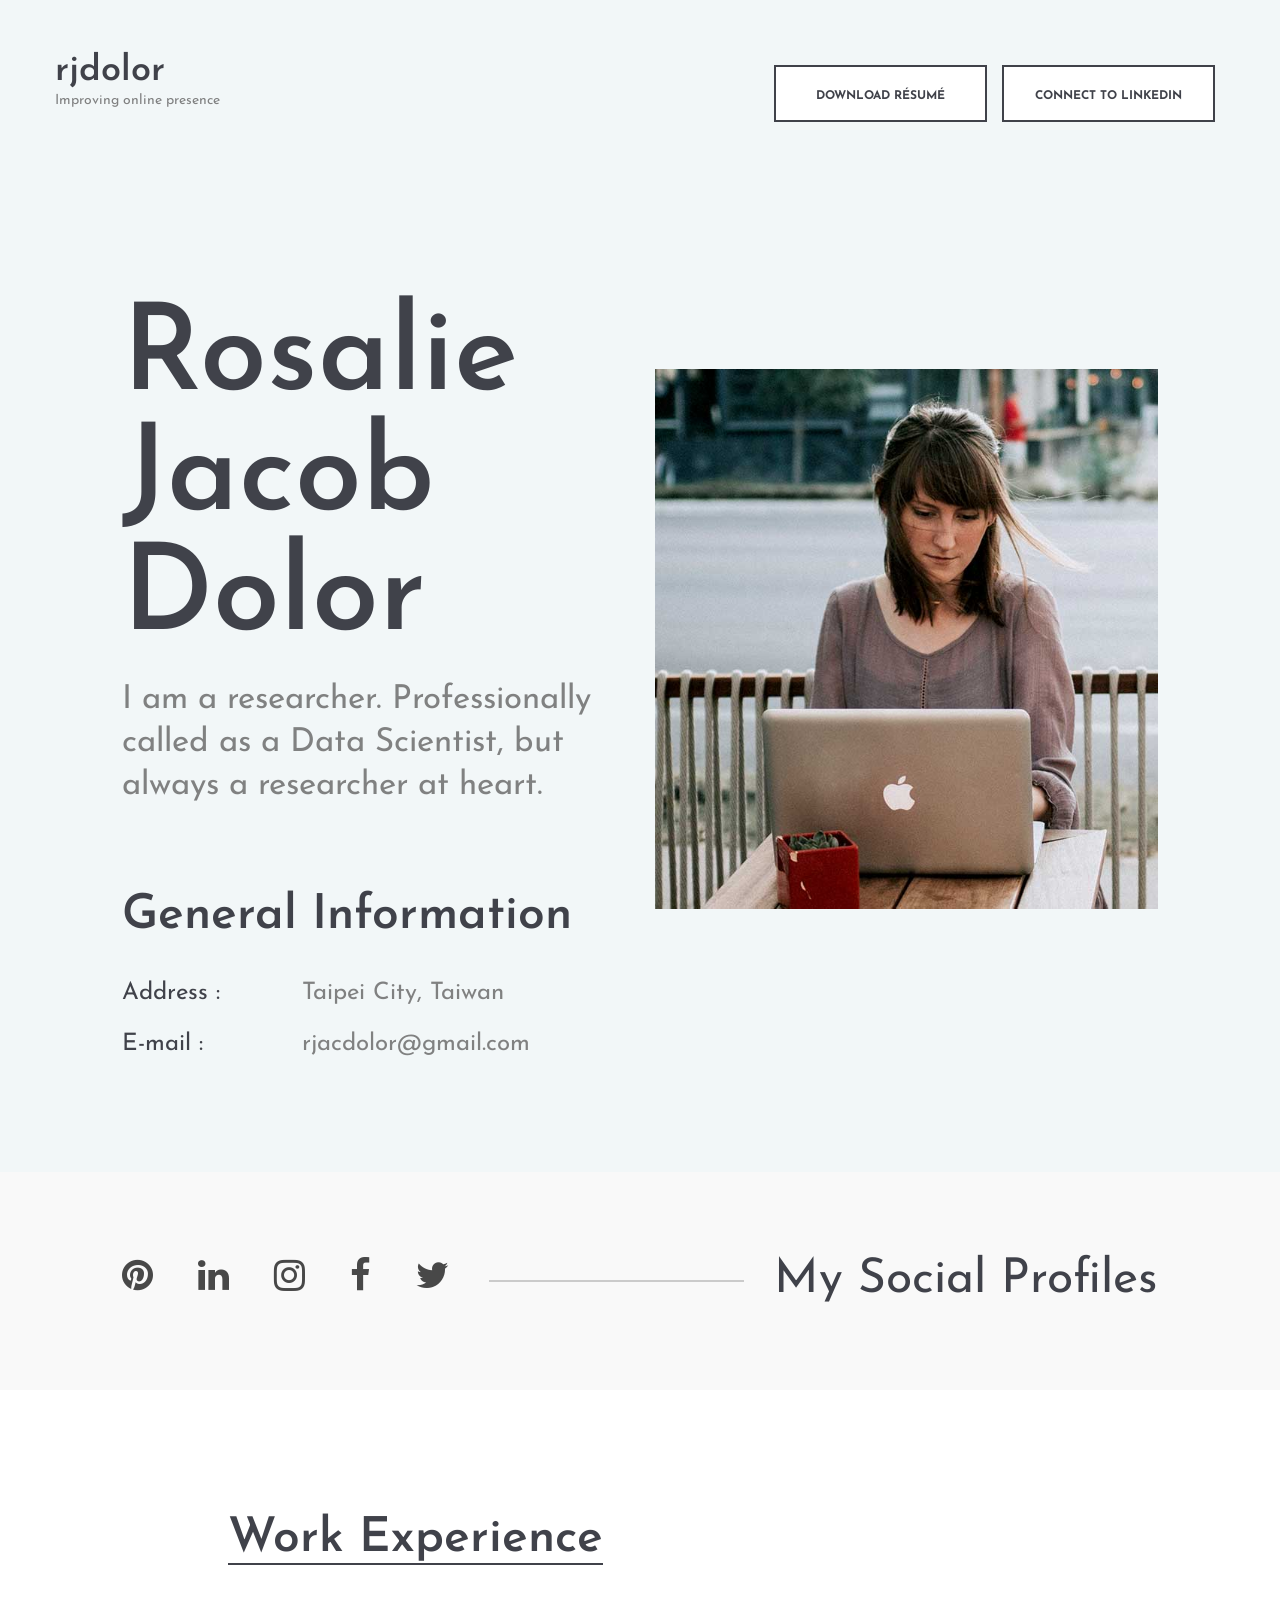
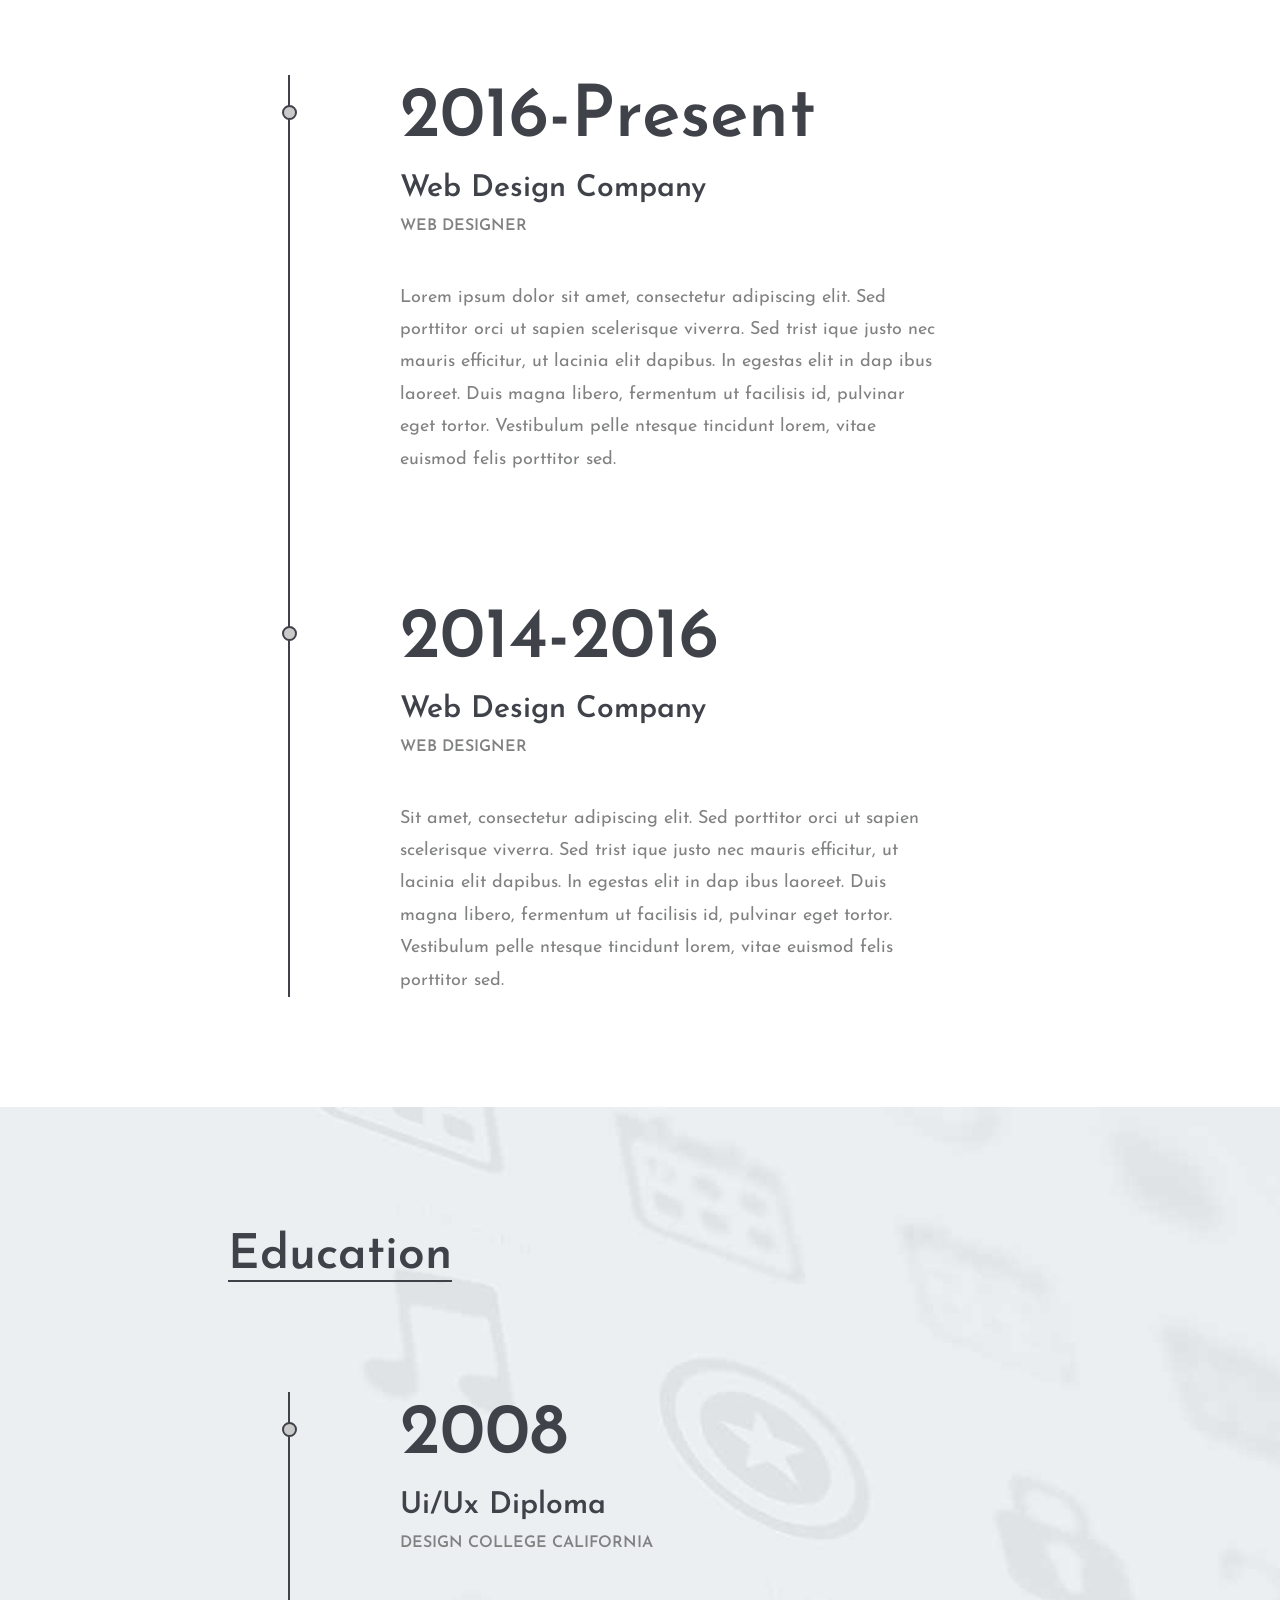
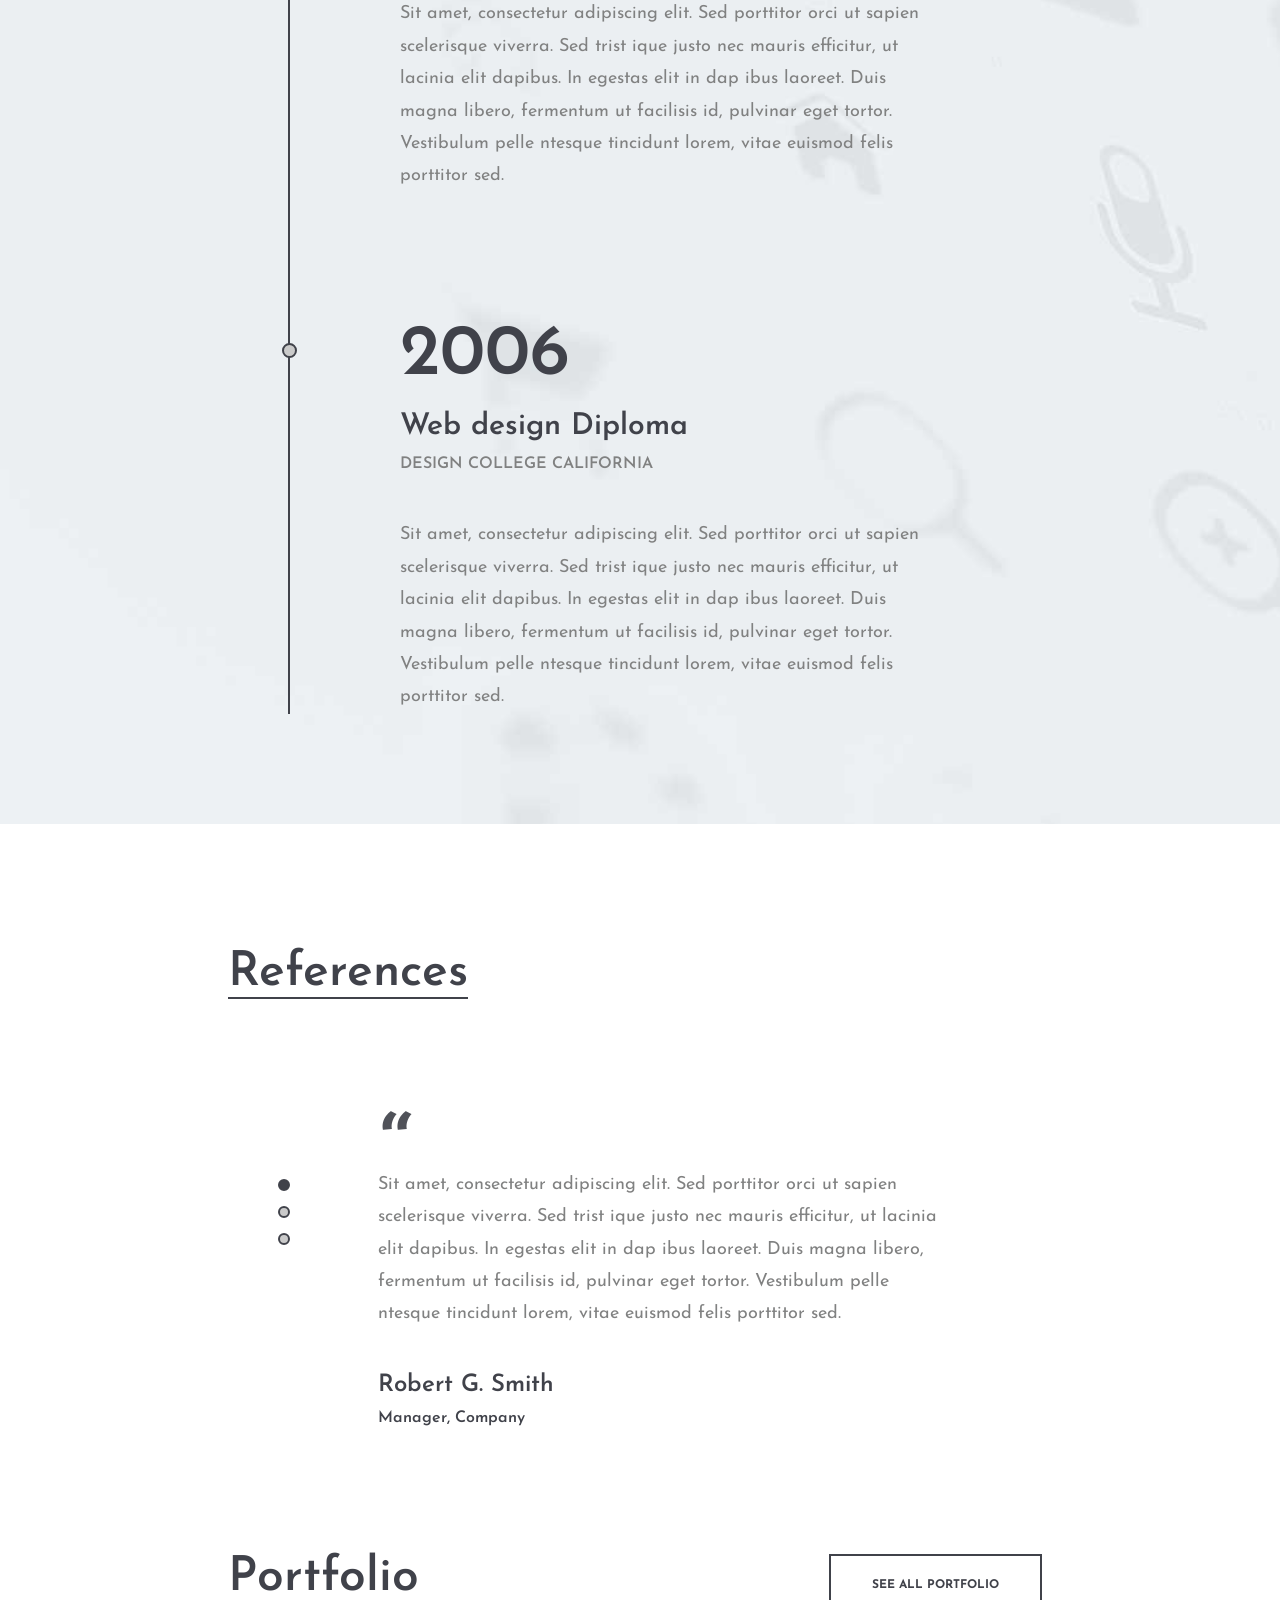
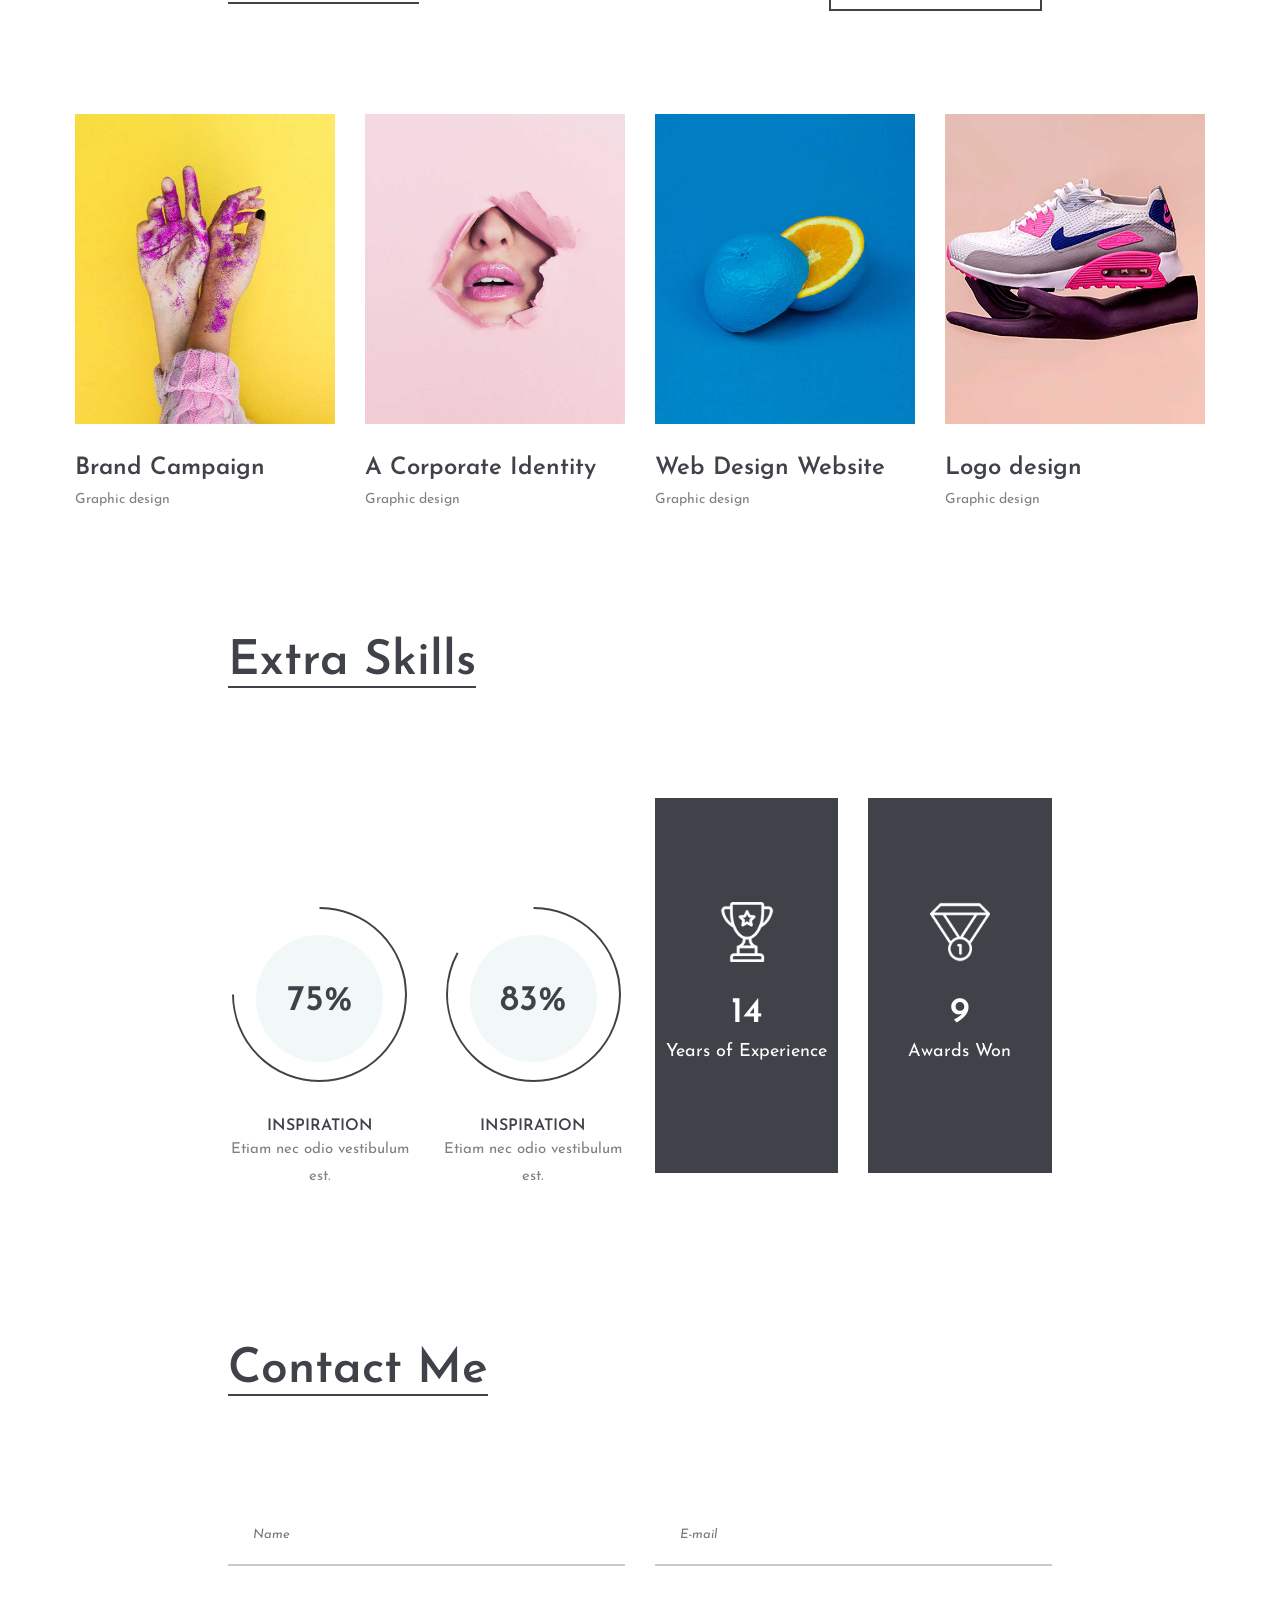
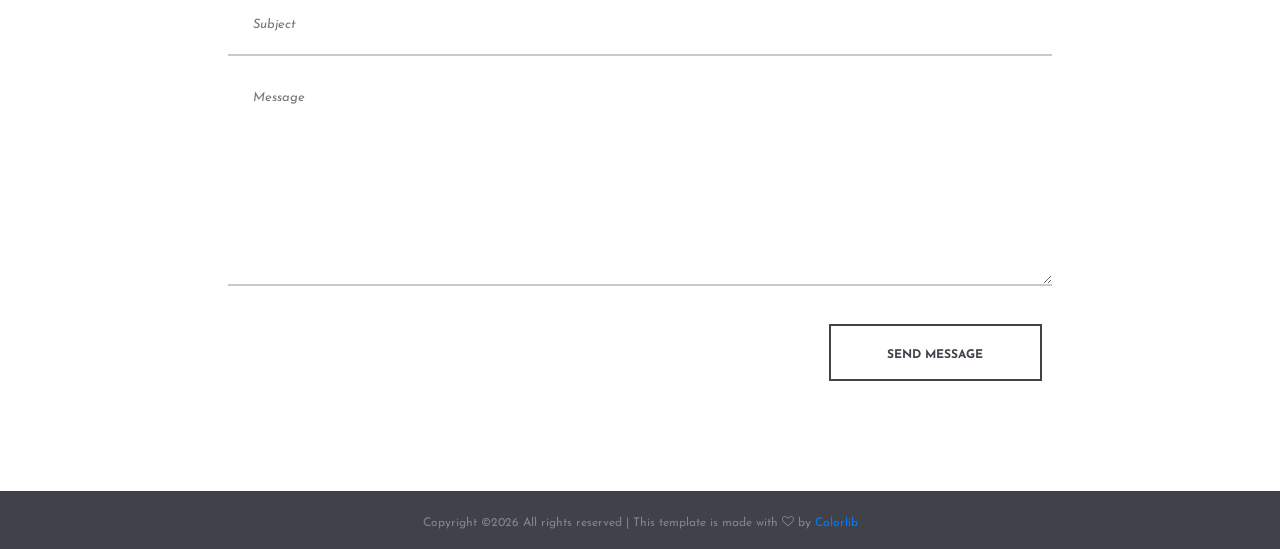
==== commit 5811f1c8: "edited first half of info" ====
--- a/civic/index.html
+++ b/civic/index.html
@@ -39,13 +39,13 @@
 			<div class="row">
 				<div class="col-md-4">
 					<div class="site-logo">
-						<h2><a href="#">Civic</a></h2>
-						<p>Enhance your online presence</p>
+						<h2><a href="#">rjdolor</a></h2>
+						<p>Improving online presence</p>
 					</div>
 				</div>
 				<div class="col-md-8 text-md-right header-buttons">
-					<a href="#" class="site-btn">Download CV</a>
-					<a href="#" class="site-btn">Discover me</a>
+					<a href="https://drive.google.com/open?id=1UPBx4aC-EPju5dZS82WjKjHXy9_JE0qo" class="site-btn">Download résumé</a>
+					<a href="https://www.linkedin.com/in/rjdolor" class="site-btn">Connect to LinkedIn</a>
 				</div>
 			</div>
 		</div>
@@ -60,16 +60,15 @@
 					<div class="row">
 						<div class="col-lg-6">
 							<div class="hero-text">
-								<h2>Maria Williams</h2>
-								<p>I’m a digital designer in love with photography, painting and discovering new worlds and cultures.</p>
+								<h2>Rosalie Jacob Dolor</h2>
+								<p>I am a researcher. Professionally called as a Data Scientist, but always a researcher at heart.</p>
 							</div>
 							<div class="hero-info">
-								<h2>General Info</h2>
+								<h2>General Information</h2>
 								<ul>
-									<li><span>Date of Birth</span>Aug 25, 1988</li>
-									<li><span>Address</span>Rosia Road 55, Gibraltar, UK</li>
-									<li><span>E-mail</span>mariawilliams@company.com</li>
-									<li><span>Phone </span>+43 5266 22 345</li>
+									<li><span>Address : </span>Taipei City, Taiwan</li>
+									<li><span>E-mail  : </span>rjacdolor@gmail.com</li>
+									<!-- <li><span>Phone </span>+43 5266 22 345</li> -->
 								</ul>
 							</div>
 						</div>
